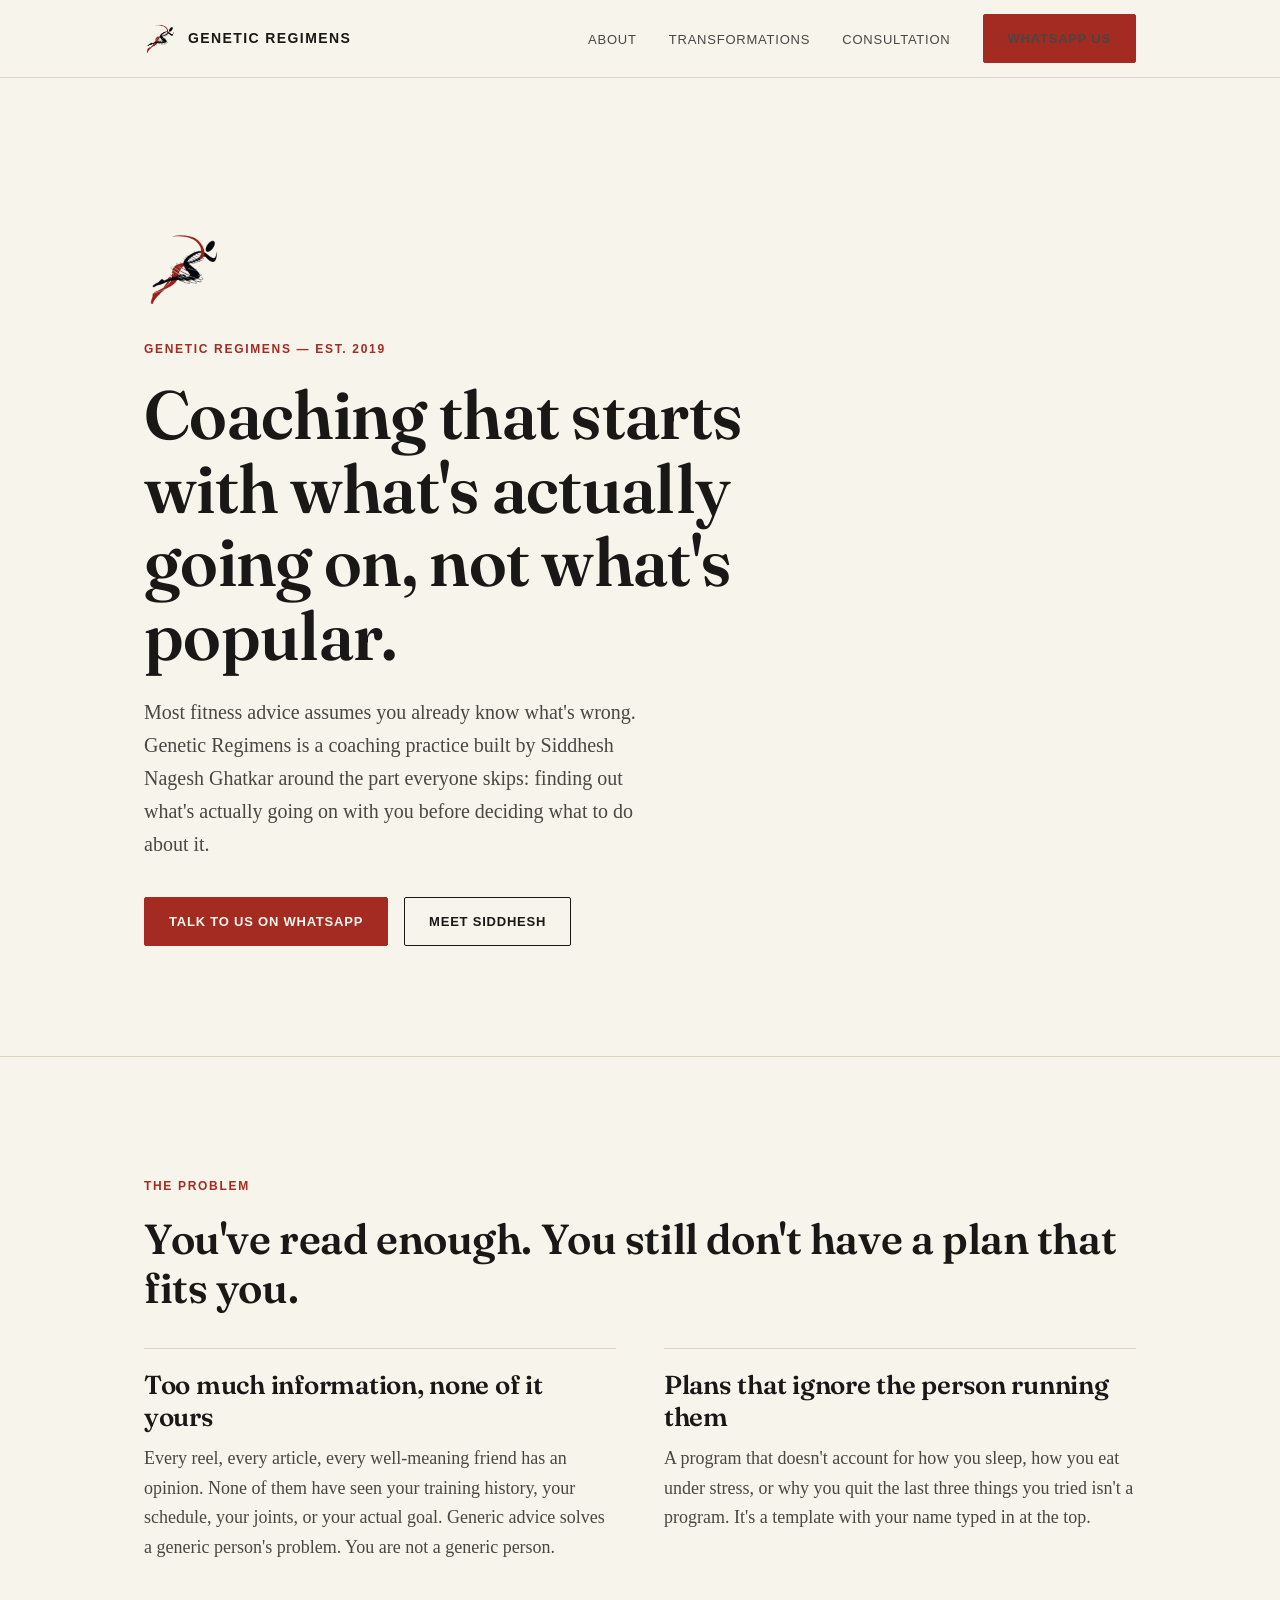
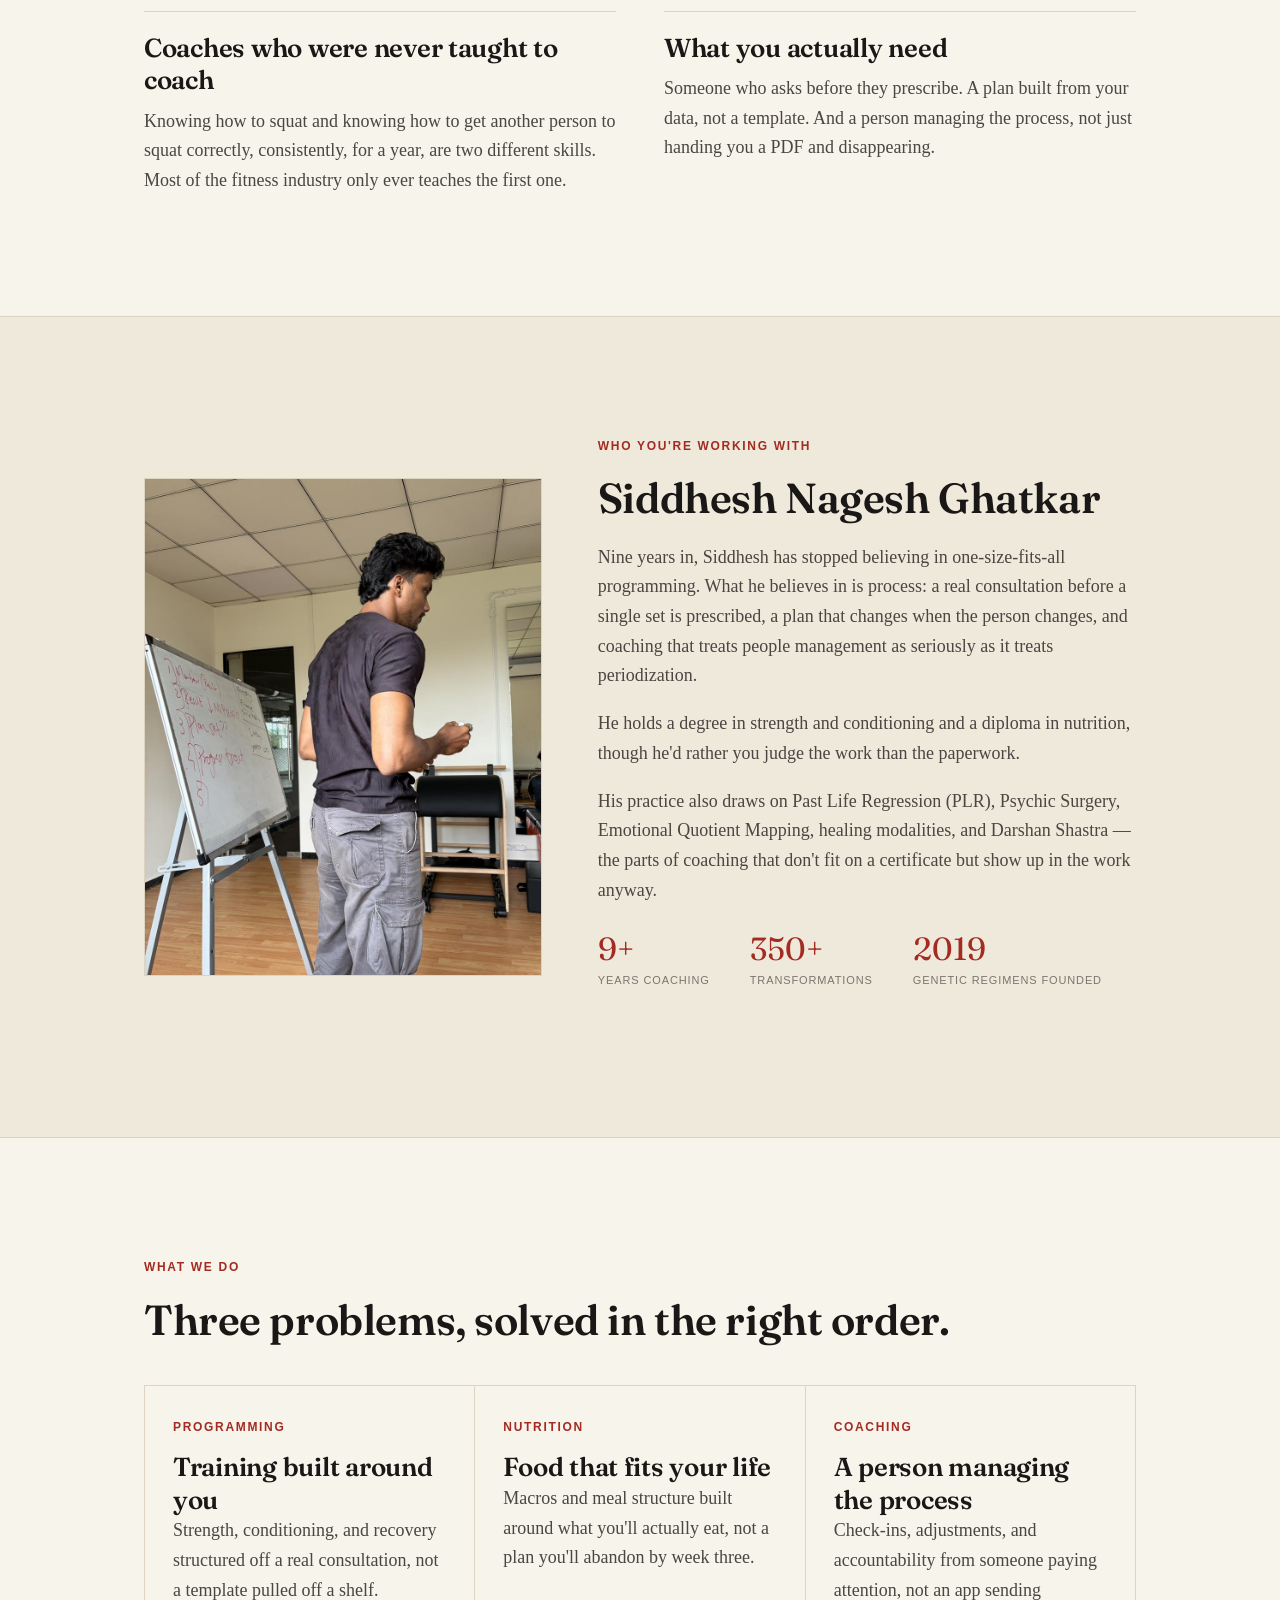
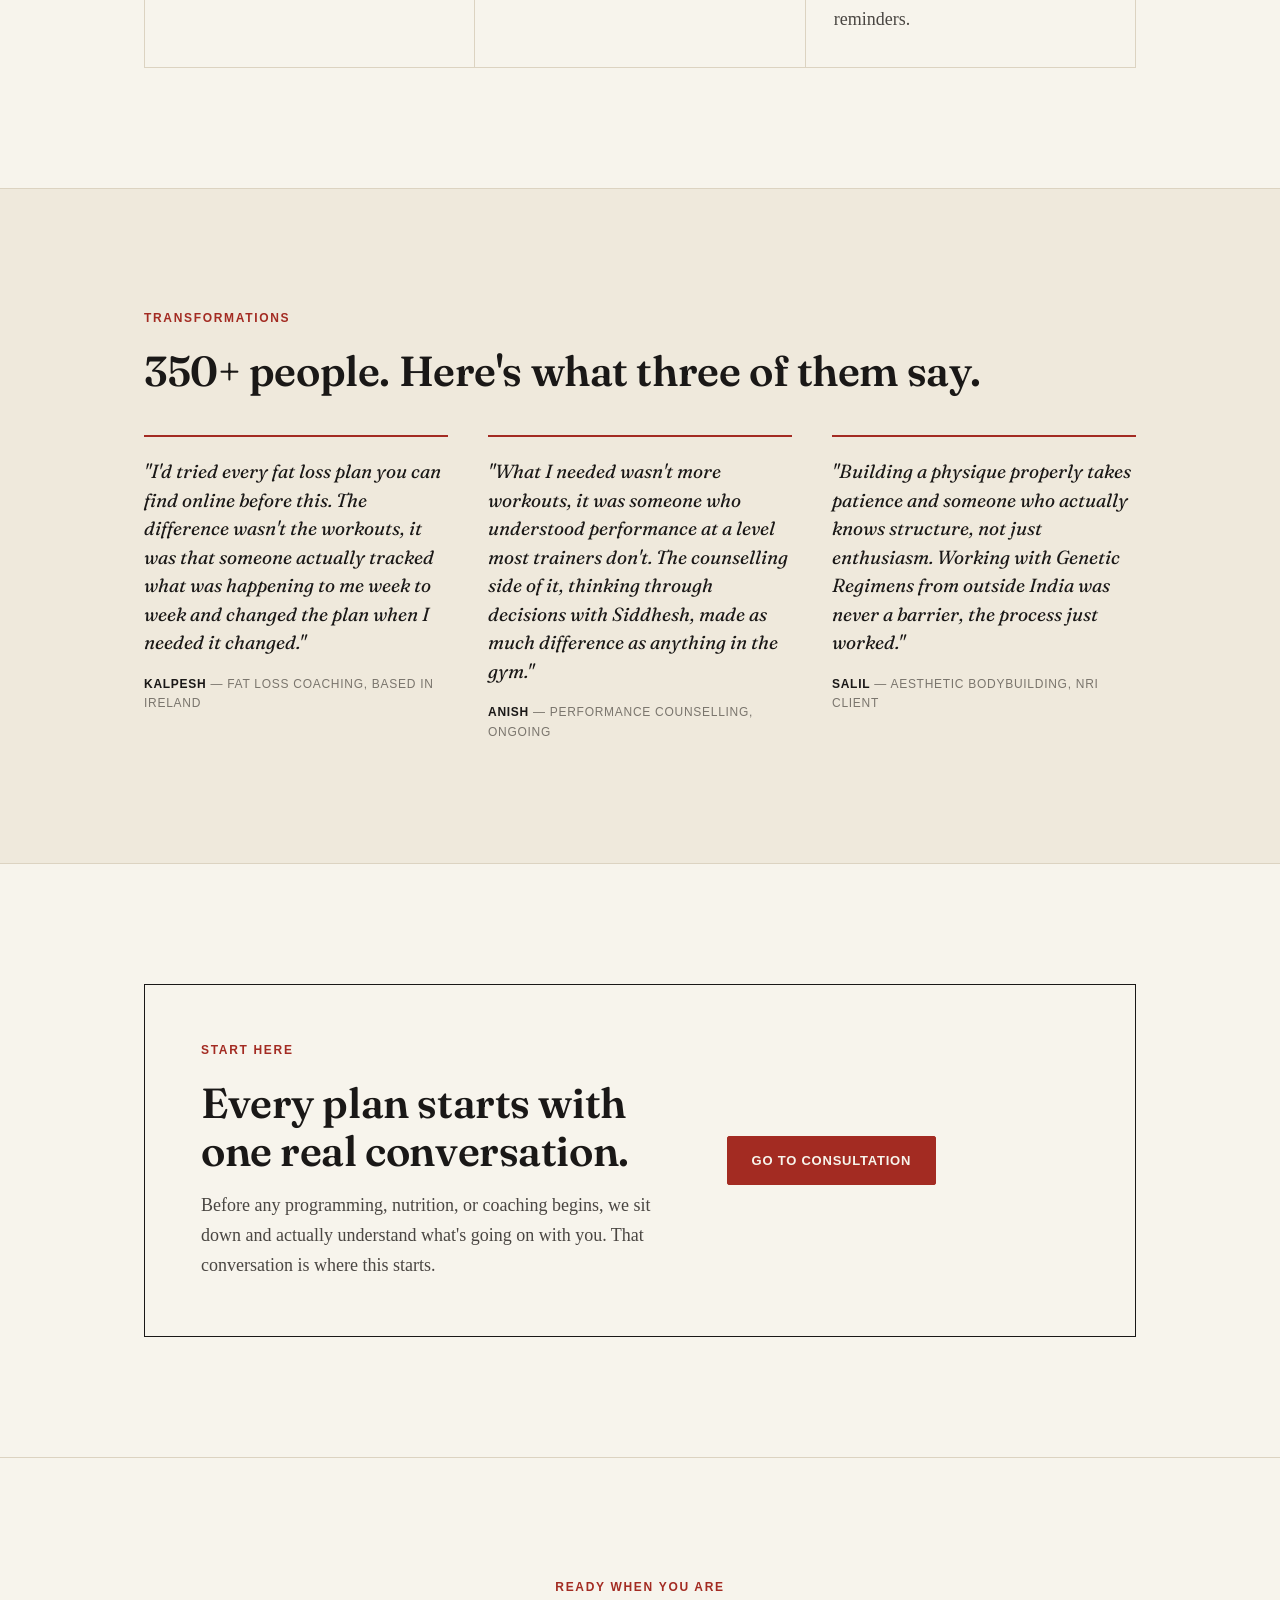
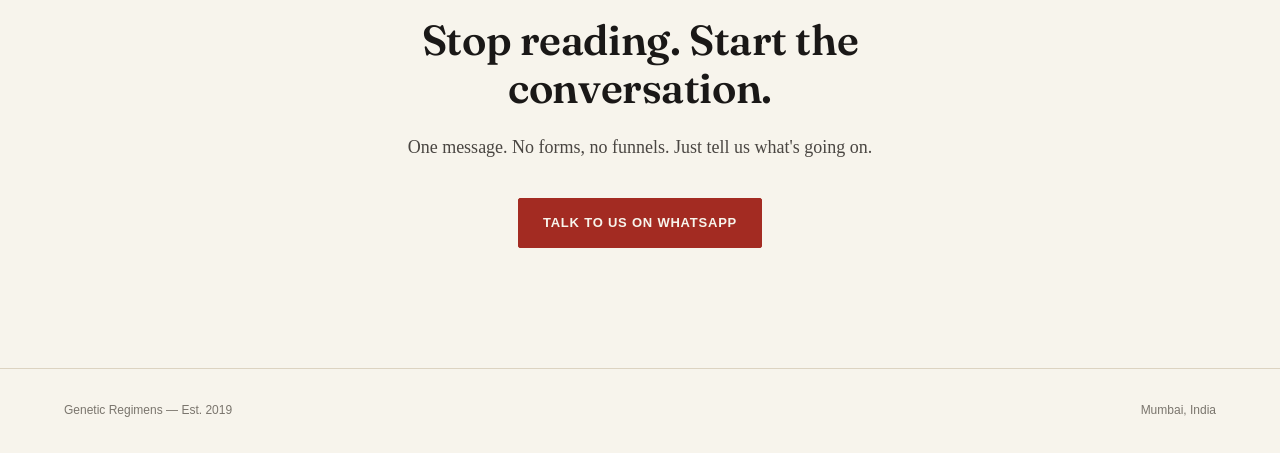
==== index.html @ 61ffe959 "Initial site build" ====
<!DOCTYPE html>
<html lang="en">
<head>
<meta charset="UTF-8">
<meta name="viewport" content="width=device-width, initial-scale=1.0">
<title>Genetic Regimens — Coaching that starts with what's actually going on</title>
<meta name="description" content="Genetic Regimens — 9+ years, 350+ transformations. Coaching under Siddhesh Nagesh Ghatkar built on real programming, nutrition, and people management, not generic fitness content.">

<!-- WhatsApp / social link preview -->
<meta property="og:title" content="Genetic Regimens">
<meta property="og:description" content="Genetic Regimens — 9+ years, 350+ transformations. Coaching that starts with what's actually going on.">
<meta property="og:image" content="assets/logo-full.png">
<meta property="og:type" content="website">

<link rel="icon" href="assets/mark-transparent.png">
<link rel="preconnect" href="https://fonts.googleapis.com">
<link rel="preconnect" href="https://fonts.gstatic.com" crossorigin>
<link href="https://fonts.googleapis.com/css2?family=Fraunces:opsz,wght@9..144,500;9..144,600&display=swap" rel="stylesheet">
<link rel="stylesheet" href="styles.css">
</head>
<body>

<div class="helix-spine" aria-hidden="true">
  <svg viewBox="0 0 46 2000" preserveAspectRatio="none">
    <path id="helix-a" d="M23,0 C40,60 6,120 23,180 C40,240 6,300 23,360 C40,420 6,480 23,540 C40,600 6,660 23,720 C40,780 6,840 23,900 C40,960 6,1020 23,1080 C40,1140 6,1200 23,1260 C40,1320 6,1380 23,1440 C40,1500 6,1560 23,1620 C40,1680 6,1740 23,1800 C40,1860 6,1920 23,1980"/>
  </svg>
</div>

<nav class="nav">
  <div class="wrap nav-inner">
    <a href="index.html" class="nav-brand">
      <img src="assets/mark-transparent.png" alt="Genetic Regimens mark">
      <span>Genetic Regimens</span>
    </a>
    <button class="nav-toggle" id="navToggle" aria-label="Open menu" aria-expanded="false">
      <span></span><span></span><span></span>
    </button>
    <ul class="nav-links" id="navLinks">
      <li><a href="#about">About</a></li>
      <li><a href="#transformations">Transformations</a></li>
      <li><a href="consultations.html">Consultation</a></li>
      <li><a class="btn btn-primary nav-cta-desktop" href="https://wa.me/918779418325?text=Hi%2C%20I%27d%20like%20to%20know%20more%20about%20Genetic%20Regimens" target="_blank" rel="noopener">WhatsApp Us</a></li>
    </ul>
  </div>
</nav>

<!-- HERO -->
<header class="hero wrap">
  <img src="assets/mark-transparent.png" alt="" class="hero-mark reveal">
  <span class="label eyebrow reveal">Genetic Regimens — Est. 2019</span>
  <h1 class="reveal">Coaching that starts with what's actually going on, not what's popular.</h1>
  <p class="hero-sub reveal">Most fitness advice assumes you already know what's wrong. Genetic Regimens is a coaching practice built by Siddhesh Nagesh Ghatkar around the part everyone skips: finding out what's actually going on with you before deciding what to do about it.</p>
  <div class="hero-actions reveal">
    <a class="btn btn-primary" href="https://wa.me/918779418325?text=Hi%2C%20I%27d%20like%20to%20know%20more%20about%20Genetic%20Regimens" target="_blank" rel="noopener">Talk to us on WhatsApp</a>
    <a class="btn btn-ghost" href="#about">Meet Siddhesh</a>
  </div>
</header>

<hr class="rule">

<!-- THE PROBLEM -->
<section class="section">
  <div class="wrap">
    <span class="label eyebrow reveal">The Problem</span>
    <h2 class="reveal">You've read enough. You still don't have a plan that fits you.</h2>
    <div class="problem-grid">
      <div class="problem-item reveal">
        <h3>Too much information, none of it yours</h3>
        <p>Every reel, every article, every well-meaning friend has an opinion. None of them have seen your training history, your schedule, your joints, or your actual goal. Generic advice solves a generic person's problem. You are not a generic person.</p>
      </div>
      <div class="problem-item reveal">
        <h3>Plans that ignore the person running them</h3>
        <p>A program that doesn't account for how you sleep, how you eat under stress, or why you quit the last three things you tried isn't a program. It's a template with your name typed in at the top.</p>
      </div>
      <div class="problem-item reveal">
        <h3>Coaches who were never taught to coach</h3>
        <p>Knowing how to squat and knowing how to get another person to squat correctly, consistently, for a year, are two different skills. Most of the fitness industry only ever teaches the first one.</p>
      </div>
      <div class="problem-item reveal">
        <h3>What you actually need</h3>
        <p>Someone who asks before they prescribe. A plan built from your data, not a template. And a person managing the process, not just handing you a PDF and disappearing.</p>
      </div>
    </div>
  </div>
</section>

<hr class="rule">

<!-- SIDDHESH -->
<section class="section section-alt" id="about">
  <div class="wrap">
    <div class="split">
      <div class="split-media reveal">
        <img src="assets/siddhesh-coaching.jpg" alt="Siddhesh Nagesh Ghatkar coaching a session, writing a client's plan on a whiteboard">
      </div>
      <div class="split-text reveal">
        <span class="label eyebrow">Who You're Working With</span>
        <h2>Siddhesh Nagesh Ghatkar</h2>
        <p style="margin-top: 20px;">Nine years in, Siddhesh has stopped believing in one-size-fits-all programming. What he believes in is process: a real consultation before a single set is prescribed, a plan that changes when the person changes, and coaching that treats people management as seriously as it treats periodization.</p>
        <p>He holds a degree in strength and conditioning and a diploma in nutrition, though he'd rather you judge the work than the paperwork.</p>
        <p>His practice also draws on Past Life Regression (PLR), Psychic Surgery, Emotional Quotient Mapping, healing modalities, and Darshan Shastra — the parts of coaching that don't fit on a certificate but show up in the work anyway.</p>
        <div class="stat-row">
          <div class="stat">
            <span class="stat-num">9+</span>
            <span class="stat-label">Years Coaching</span>
          </div>
          <div class="stat">
            <span class="stat-num">350+</span>
            <span class="stat-label">Transformations</span>
          </div>
          <div class="stat">
            <span class="stat-num">2019</span>
            <span class="stat-label">Genetic Regimens Founded</span>
          </div>
        </div>
      </div>
    </div>
  </div>
</section>

<hr class="rule">

<!-- WHAT WE DO -->
<section class="section">
  <div class="wrap">
    <span class="label eyebrow reveal">What We Do</span>
    <h2 class="reveal">Three problems, solved in the right order.</h2>
    <div class="offer-grid reveal">
      <div class="offer-item">
        <span class="label">Programming</span>
        <h3>Training built around you</h3>
        <p>Strength, conditioning, and recovery structured off a real consultation, not a template pulled off a shelf.</p>
      </div>
      <div class="offer-item">
        <span class="label">Nutrition</span>
        <h3>Food that fits your life</h3>
        <p>Macros and meal structure built around what you'll actually eat, not a plan you'll abandon by week three.</p>
      </div>
      <div class="offer-item">
        <span class="label">Coaching</span>
        <h3>A person managing the process</h3>
        <p>Check-ins, adjustments, and accountability from someone paying attention, not an app sending reminders.</p>
      </div>
    </div>
  </div>
</section>

<hr class="rule">

<!-- TRANSFORMATIONS -->
<section class="section section-alt" id="transformations">
  <div class="wrap">
    <span class="label eyebrow reveal">Transformations</span>
    <h2 class="reveal">350+ people. Here's what three of them say.</h2>
    <div class="testi-grid reveal">
      <div class="testi-card">
        <p class="testi-quote">"I'd tried every fat loss plan you can find online before this. The difference wasn't the workouts, it was that someone actually tracked what was happening to me week to week and changed the plan when I needed it changed."</p>
        <p class="testi-name"><strong>Kalpesh</strong> — Fat Loss Coaching, based in Ireland</p>
      </div>
      <div class="testi-card">
        <p class="testi-quote">"What I needed wasn't more workouts, it was someone who understood performance at a level most trainers don't. The counselling side of it, thinking through decisions with Siddhesh, made as much difference as anything in the gym."</p>
        <p class="testi-name"><strong>Anish</strong> — Performance Counselling, ongoing</p>
      </div>
      <div class="testi-card">
        <p class="testi-quote">"Building a physique properly takes patience and someone who actually knows structure, not just enthusiasm. Working with Genetic Regimens from outside India was never a barrier, the process just worked."</p>
        <p class="testi-name"><strong>Salil</strong> — Aesthetic Bodybuilding, NRI client</p>
      </div>
    </div>
  </div>
</section>

<hr class="rule">

<!-- CONSULTATION TEASER -->
<section class="section" id="consultation">
  <div class="wrap">
    <div class="consult-box reveal">
      <div>
        <span class="label eyebrow">Start Here</span>
        <h2>Every plan starts with one real conversation.</h2>
        <p style="margin-top: 16px;">Before any programming, nutrition, or coaching begins, we sit down and actually understand what's going on with you. That conversation is where this starts.</p>
      </div>
      <div style="text-align: left;">
        <a class="btn btn-primary" href="consultations.html">Go to Consultation</a>
      </div>
    </div>
  </div>
</section>

<hr class="rule">

<!-- FINAL CTA -->
<section class="section final-cta">
  <div class="wrap">
    <span class="label eyebrow reveal">Ready When You Are</span>
    <h2 class="reveal">Stop reading. Start the conversation.</h2>
    <p class="hero-sub reveal">One message. No forms, no funnels. Just tell us what's going on.</p>
    <div class="hero-actions reveal">
      <a class="btn btn-primary" href="https://wa.me/918779418325?text=Hi%2C%20I%27d%20like%20to%20know%20more%20about%20Genetic%20Regimens" target="_blank" rel="noopener">Talk to us on WhatsApp</a>
    </div>
  </div>
</section>

<footer class="site-footer">
  <span>Genetic Regimens — Est. 2019</span>
  <span>Mumbai, India</span>
</footer>

<div class="sticky-cta">
  <a class="btn btn-primary" href="https://wa.me/918779418325?text=Hi%2C%20I%27d%20like%20to%20know%20more%20about%20Genetic%20Regimens" target="_blank" rel="noopener">Talk to us on WhatsApp</a>
</div>

<script src="script.js"></script>
</body>
</html>
---- styles.css ----
/* ============================================================
   GENETIC REGIMENS — Editorial Minimal design system
   Palette pulled from the brand mark only: rust, charcoal, paper.
   Display: Fraunces (editorial serif). Body: Georgia. Labels: Arial.
   ============================================================ */

:root {
  --paper: #F7F4EC;
  --paper-deep: #EFE9DC;
  --ink: #1A1817;
  --ink-soft: #4A4642;
  --ink-faint: #7A756D;
  --rust: #A32B22;
  --rust-deep: #7C1F19;
  --line: #DCD3C1;

  --font-display: "Fraunces", Georgia, "Times New Roman", serif;
  --font-body: Georgia, "Times New Roman", serif;
  --font-label: Arial, Helvetica, sans-serif;

  --max-w: 1120px;
  --pad: clamp(20px, 5vw, 64px);
}

* { box-sizing: border-box; }

html { scroll-behavior: smooth; }

@media (prefers-reduced-motion: reduce) {
  html { scroll-behavior: auto; }
  * { animation-duration: 0.01ms !important; animation-iteration-count: 1 !important; transition-duration: 0.01ms !important; }
}

body {
  margin: 0;
  background: var(--paper);
  color: var(--ink);
  font-family: var(--font-body);
  font-size: 18px;
  line-height: 1.65;
  -webkit-font-smoothing: antialiased;
  overflow-x: hidden;
}

img { max-width: 100%; display: block; }

a { color: inherit; }

.wrap {
  max-width: var(--max-w);
  margin: 0 auto;
  padding-left: var(--pad);
  padding-right: var(--pad);
}

.label {
  font-family: var(--font-label);
  font-size: 12px;
  letter-spacing: 0.14em;
  text-transform: uppercase;
  color: var(--rust);
  font-weight: 700;
}

h1, h2, h3 {
  font-family: var(--font-display);
  font-weight: 600;
  color: var(--ink);
  margin: 0;
  letter-spacing: -0.01em;
}

h2 { font-size: clamp(28px, 4vw, 42px); line-height: 1.15; }
h3 { font-size: clamp(20px, 2.4vw, 26px); line-height: 1.25; }

p { margin: 0 0 1em; color: var(--ink-soft); }
p:last-child { margin-bottom: 0; }

.rule {
  height: 1px;
  background: var(--line);
  border: none;
  margin: 0;
}

/* ---------- Nav ---------- */

.nav {
  position: sticky;
  top: 0;
  z-index: 50;
  background: rgba(247, 244, 236, 0.92);
  backdrop-filter: saturate(140%) blur(6px);
  border-bottom: 1px solid var(--line);
}

.nav-inner {
  display: flex;
  align-items: center;
  justify-content: space-between;
  padding-top: 14px;
  padding-bottom: 14px;
}

.nav-brand {
  display: flex;
  align-items: center;
  gap: 10px;
  text-decoration: none;
}

.nav-brand img { height: 34px; width: auto; }

.nav-brand span {
  font-family: var(--font-label);
  font-size: 14px;
  letter-spacing: 0.1em;
  text-transform: uppercase;
  color: var(--ink);
  font-weight: 700;
}

.nav-links {
  display: flex;
  align-items: center;
  gap: 32px;
  list-style: none;
  margin: 0;
  padding: 0;
}

.nav-links a {
  font-family: var(--font-label);
  font-size: 13px;
  letter-spacing: 0.06em;
  text-transform: uppercase;
  text-decoration: none;
  color: var(--ink-soft);
  transition: color 0.2s ease;
}

.nav-links a:hover { color: var(--rust); }

.nav-toggle {
  display: none;
  background: none;
  border: none;
  cursor: pointer;
  padding: 6px;
}

.nav-toggle span {
  display: block;
  width: 22px;
  height: 2px;
  background: var(--ink);
  margin: 5px 0;
  transition: transform 0.2s ease, opacity 0.2s ease;
}

@media (max-width: 760px) {
  .nav-links {
    position: absolute;
    top: 100%;
    left: 0;
    right: 0;
    flex-direction: column;
    align-items: flex-start;
    gap: 0;
    background: var(--paper);
    border-bottom: 1px solid var(--line);
    max-height: 0;
    overflow: hidden;
    transition: max-height 0.25s ease;
  }
  .nav-links.open { max-height: 320px; }
  .nav-links li { width: 100%; }
  .nav-links a {
    display: block;
    padding: 14px var(--pad);
    width: 100%;
    border-bottom: 1px solid var(--line);
  }
  .nav-toggle { display: block; }
  .nav-cta-desktop { display: none; }
}

/* ---------- Buttons ---------- */

.btn {
  display: inline-flex;
  align-items: center;
  gap: 8px;
  font-family: var(--font-label);
  font-size: 13px;
  letter-spacing: 0.06em;
  text-transform: uppercase;
  text-decoration: none;
  padding: 13px 24px;
  border-radius: 2px;
  font-weight: 700;
  transition: background 0.2s ease, color 0.2s ease, border-color 0.2s ease;
  white-space: nowrap;
}

.btn-primary {
  background: var(--rust);
  color: var(--paper);
  border: 1px solid var(--rust);
}
.btn-primary:hover { background: var(--rust-deep); border-color: var(--rust-deep); }

.btn-ghost {
  background: transparent;
  color: var(--ink);
  border: 1px solid var(--ink);
}
.btn-ghost:hover { background: var(--ink); color: var(--paper); }

/* ---------- Helix spine (signature element) ---------- */

.helix-spine {
  position: fixed;
  left: 0;
  top: 0;
  bottom: 0;
  width: 46px;
  pointer-events: none;
  z-index: 1;
  opacity: 0.55;
}

.helix-spine svg { width: 100%; height: 100%; }

.helix-spine path {
  fill: none;
  stroke: var(--rust);
  stroke-width: 1.4;
  stroke-linecap: round;
  stroke-dasharray: 2400;
  stroke-dashoffset: 2400;
  transition: stroke-dashoffset 0.1s linear;
}

@media (max-width: 900px) {
  .helix-spine { display: none; }
}

/* ---------- Sections ---------- */

section { position: relative; z-index: 2; }

.section {
  padding-top: clamp(64px, 10vw, 120px);
  padding-bottom: clamp(64px, 10vw, 120px);
}

.section-alt { background: var(--paper-deep); }

.eyebrow {
  display: block;
  margin-bottom: 18px;
}

/* Safe-by-default: content is fully visible unless JS explicitly primes it
   with .reveal-pre (see script.js). If JS fails or is slow, nothing is ever
   hidden — this is a progressive enhancement, not a gate. */
.reveal {
  transition: opacity 0.6s ease, transform 0.6s ease;
}
.reveal.reveal-pre { opacity: 0; transform: translateY(18px); }
.reveal.in-view { opacity: 1; transform: translateY(0); }

/* ---------- Hero ---------- */

.hero {
  padding-top: clamp(80px, 14vw, 150px);
  padding-bottom: clamp(60px, 10vw, 110px);
  text-align: left;
}

.hero-mark {
  width: 84px;
  height: 84px;
  margin-bottom: 28px;
  opacity: 0.92;
}

.hero h1 {
  font-size: clamp(38px, 6.4vw, 68px);
  line-height: 1.08;
  max-width: 16ch;
}

.hero .hero-sub {
  font-family: var(--font-body);
  font-size: clamp(17px, 2vw, 20px);
  color: var(--ink-soft);
  max-width: 52ch;
  margin-top: 24px;
}

.hero-actions {
  margin-top: 36px;
  display: flex;
  gap: 16px;
  flex-wrap: wrap;
}

/* ---------- Problem section ---------- */

.problem-grid {
  display: grid;
  grid-template-columns: 1fr 1fr;
  gap: 48px;
  margin-top: 36px;
}

@media (max-width: 760px) {
  .problem-grid { grid-template-columns: 1fr; gap: 32px; }
}

.problem-item {
  border-top: 1px solid var(--line);
  padding-top: 20px;
}

.problem-item h3 { margin-bottom: 10px; }

/* ---------- Founder / two-col media ---------- */

.split {
  display: grid;
  grid-template-columns: 0.85fr 1.15fr;
  gap: 56px;
  align-items: center;
}

.split.reverse { grid-template-columns: 1.15fr 0.85fr; }
.split.reverse .split-media { order: 2; }
.split.reverse .split-text { order: 1; }

@media (max-width: 820px) {
  .split, .split.reverse {
    grid-template-columns: 1fr;
    gap: 32px;
  }
  .split.reverse .split-media { order: 1; }
  .split.reverse .split-text { order: 2; }
}

.split-media img {
  width: 100%;
  aspect-ratio: 4 / 5;
  object-fit: cover;
  object-position: center 20%;
  border: 1px solid var(--line);
}

.split-text .stat-row {
  display: flex;
  gap: 40px;
  margin: 28px 0;
  flex-wrap: wrap;
}

.stat { min-width: 90px; }

.stat-num {
  font-family: var(--font-display);
  font-size: 32px;
  color: var(--rust);
  line-height: 1;
  display: block;
}

.stat-label {
  font-family: var(--font-label);
  font-size: 11px;
  letter-spacing: 0.08em;
  text-transform: uppercase;
  color: var(--ink-faint);
  margin-top: 6px;
  display: block;
}

/* ---------- What we do ---------- */

.offer-grid {
  display: grid;
  grid-template-columns: repeat(3, 1fr);
  gap: 1px;
  background: var(--line);
  margin-top: 40px;
  border: 1px solid var(--line);
}

@media (max-width: 760px) {
  .offer-grid { grid-template-columns: 1fr; }
}

.offer-item {
  background: var(--paper);
  padding: 32px 28px;
}

.offer-item .label { display: block; margin-bottom: 14px; }

/* ---------- Testimonials ---------- */

.testi-grid {
  display: grid;
  grid-template-columns: repeat(3, 1fr);
  gap: 40px;
  margin-top: 40px;
}

@media (max-width: 900px) {
  .testi-grid { grid-template-columns: 1fr; gap: 32px; }
}

.testi-card {
  border-top: 2px solid var(--rust);
  padding-top: 20px;
}

.testi-quote {
  font-family: var(--font-display);
  font-size: 19px;
  font-style: italic;
  color: var(--ink);
  line-height: 1.5;
  margin-bottom: 18px;
}

.testi-name {
  font-family: var(--font-label);
  font-size: 12px;
  letter-spacing: 0.06em;
  text-transform: uppercase;
  color: var(--ink-faint);
}

.testi-name strong { color: var(--ink); }

/* ---------- Consultation teaser ---------- */

.consult-box {
  border: 1px solid var(--ink);
  padding: clamp(32px, 5vw, 56px);
  display: grid;
  grid-template-columns: 1.4fr 1fr;
  gap: 32px;
  align-items: center;
}

@media (max-width: 760px) {
  .consult-box { grid-template-columns: 1fr; }
}

/* ---------- Final CTA ---------- */

.final-cta {
  text-align: center;
}

.final-cta h2 { max-width: 20ch; margin: 0 auto 20px; }
.final-cta .hero-sub { margin: 0 auto 32px; }
.final-cta .hero-actions { justify-content: center; }

/* ---------- Footer ---------- */

.site-footer {
  border-top: 1px solid var(--line);
  padding: 32px var(--pad);
  font-family: var(--font-label);
  font-size: 12px;
  color: var(--ink-faint);
  display: flex;
  justify-content: space-between;
  flex-wrap: wrap;
  gap: 12px;
}

/* ---------- Mobile sticky CTA ---------- */

.sticky-cta {
  position: fixed;
  bottom: 0;
  left: 0;
  right: 0;
  z-index: 60;
  display: none;
  padding: 12px var(--pad);
  background: var(--paper);
  border-top: 1px solid var(--line);
}

.sticky-cta .btn { width: 100%; justify-content: center; }

@media (max-width: 760px) {
  .sticky-cta { display: block; }
  body { padding-bottom: 74px; }
}

/* ---------- Consultation page specific ---------- */

.hinglish-note {
  font-family: var(--font-label);
  font-size: 12px;
  letter-spacing: 0.04em;
  color: var(--ink-faint);
  margin-bottom: 24px;
}

.consult-steps {
  margin-top: 40px;
  display: flex;
  flex-direction: column;
}

.consult-step {
  display: grid;
  grid-template-columns: 60px 1fr;
  gap: 20px;
  padding: 24px 0;
  border-top: 1px solid var(--line);
}

.consult-step:last-child { border-bottom: 1px solid var(--line); }

.consult-step .num {
  font-family: var(--font-display);
  font-size: 22px;
  color: var(--rust);
}
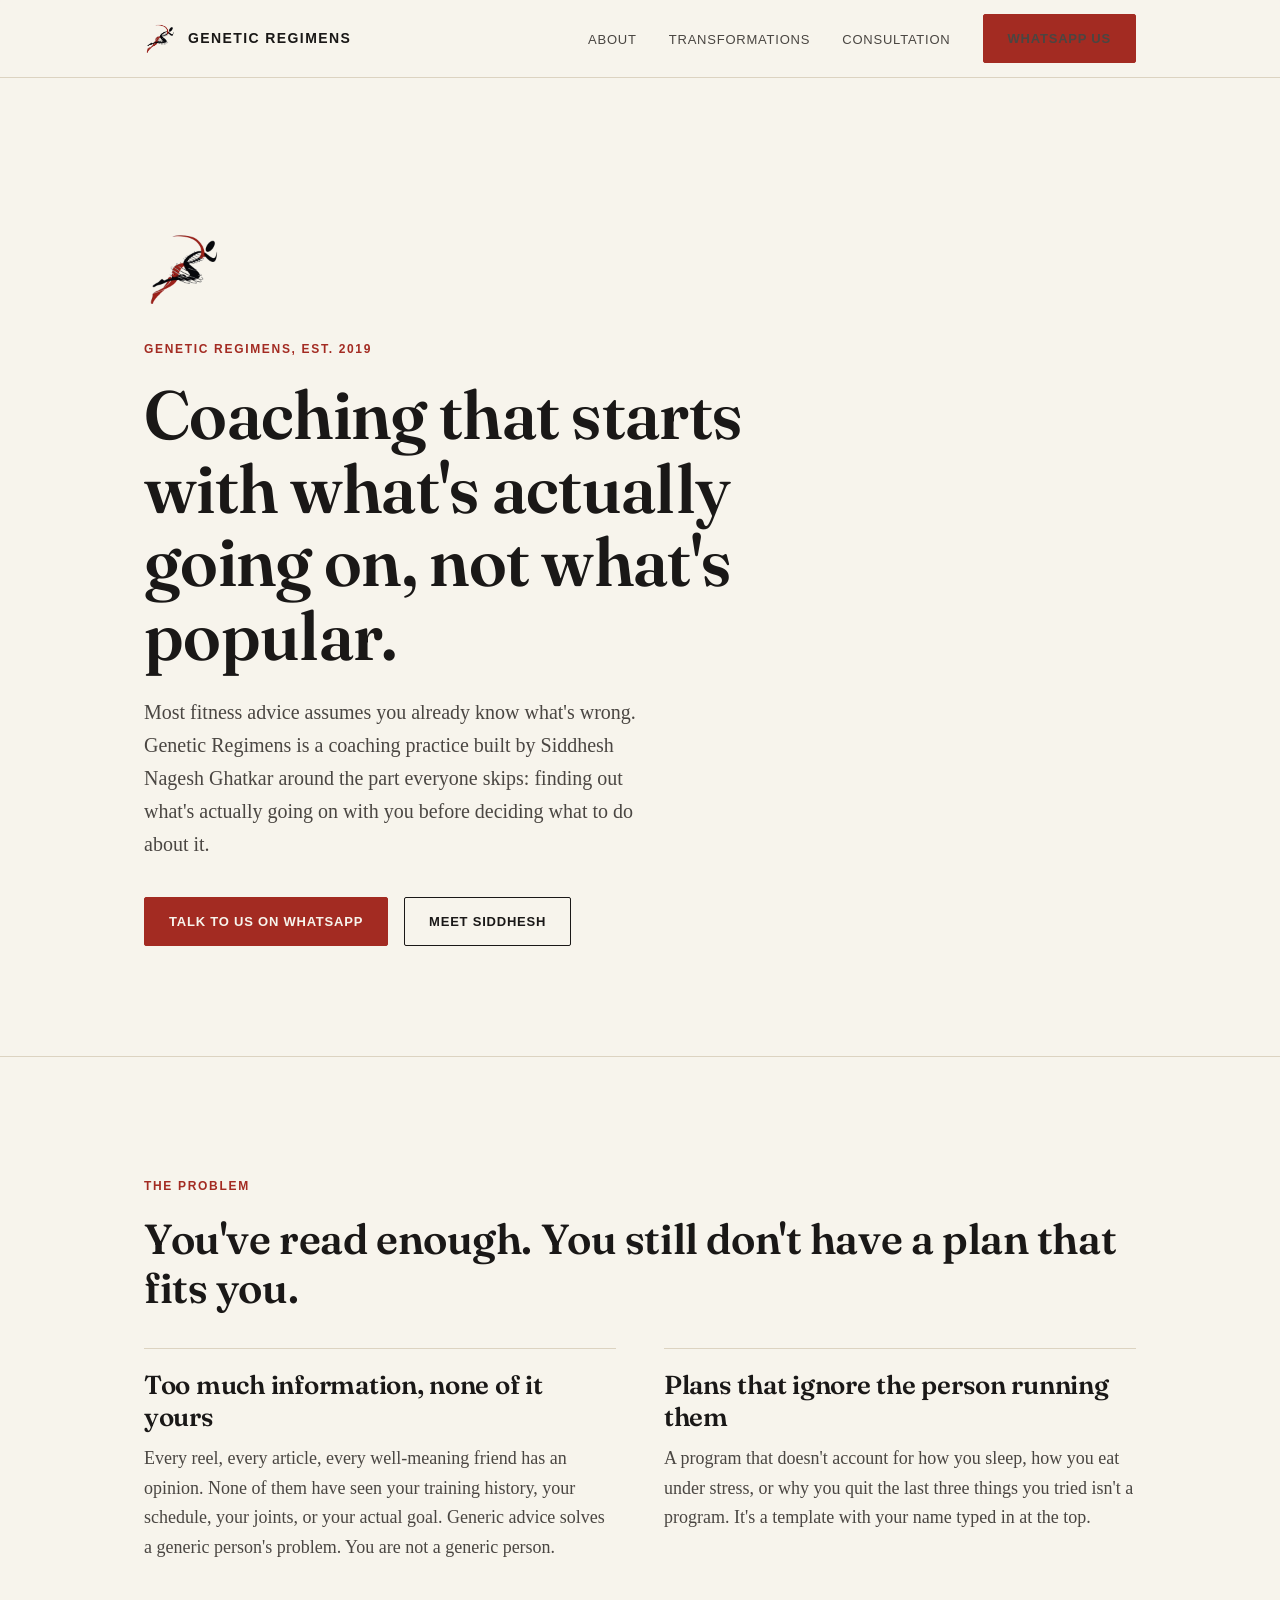
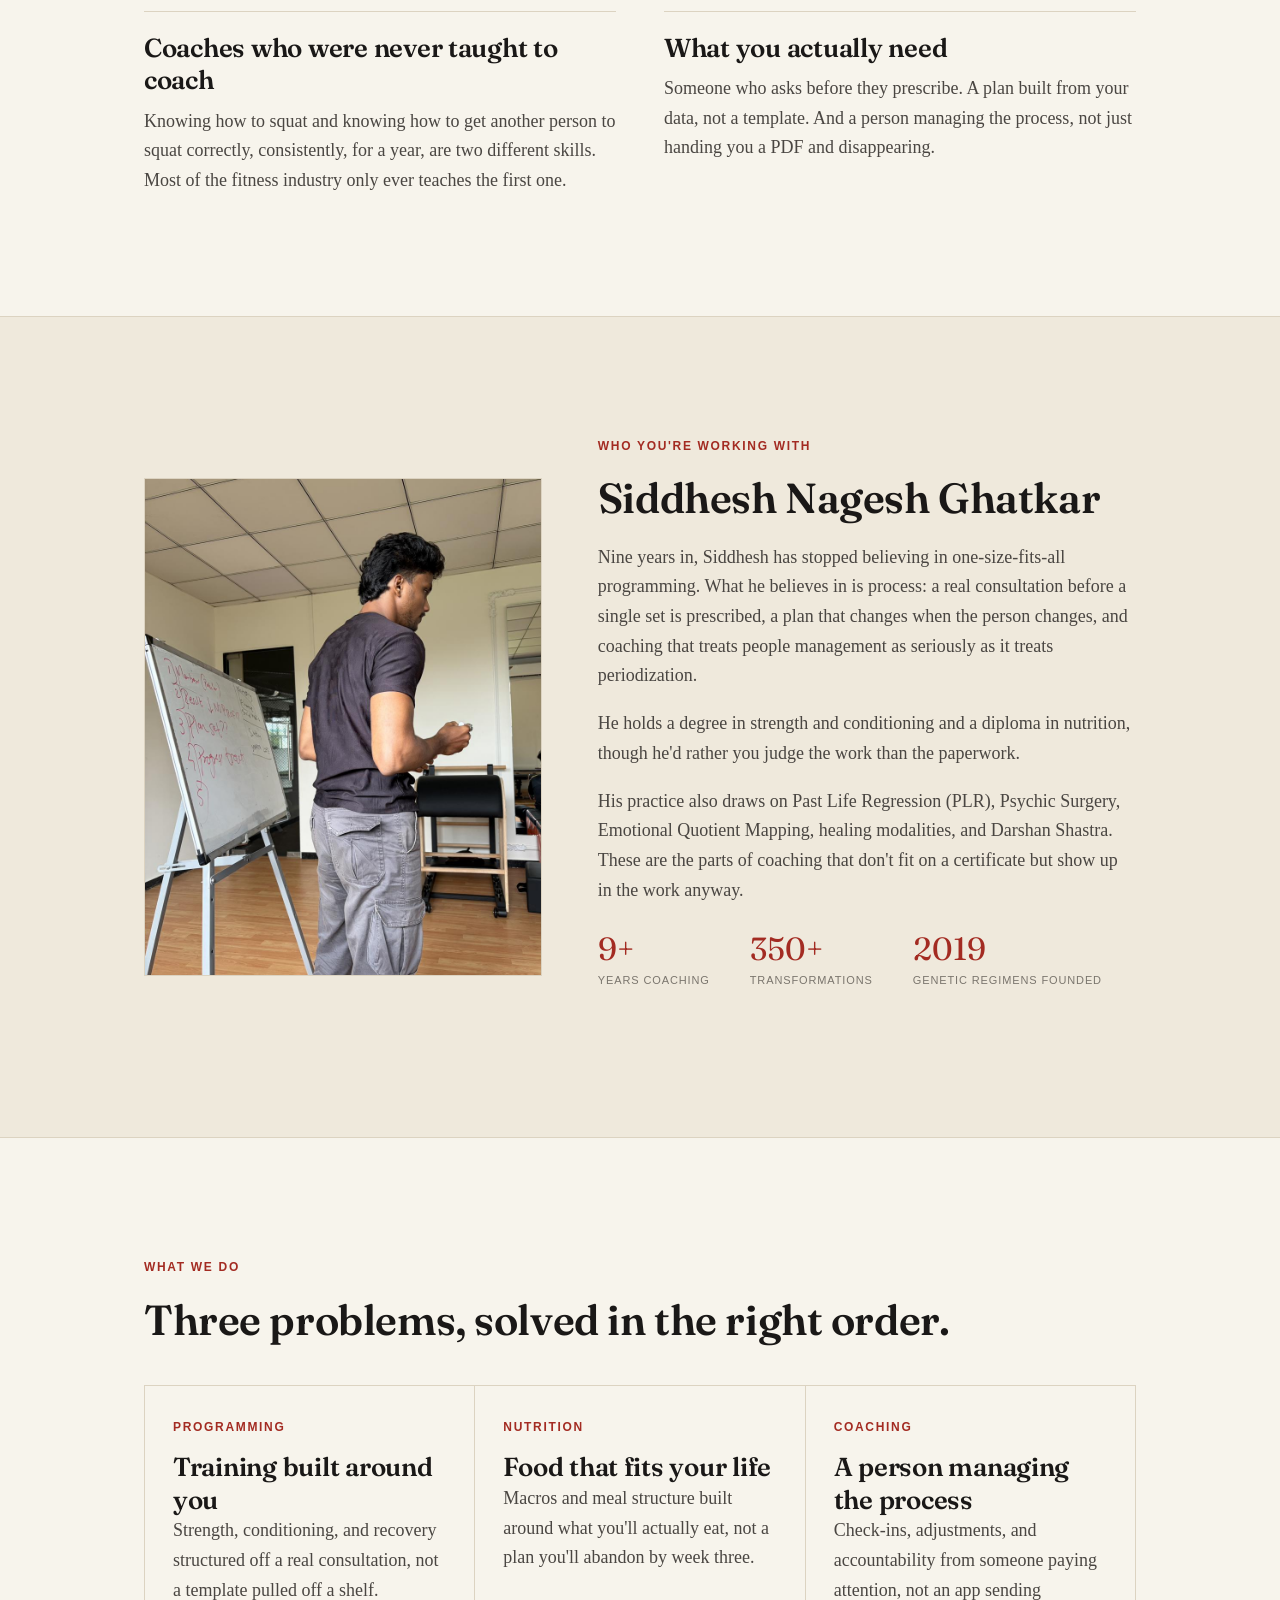
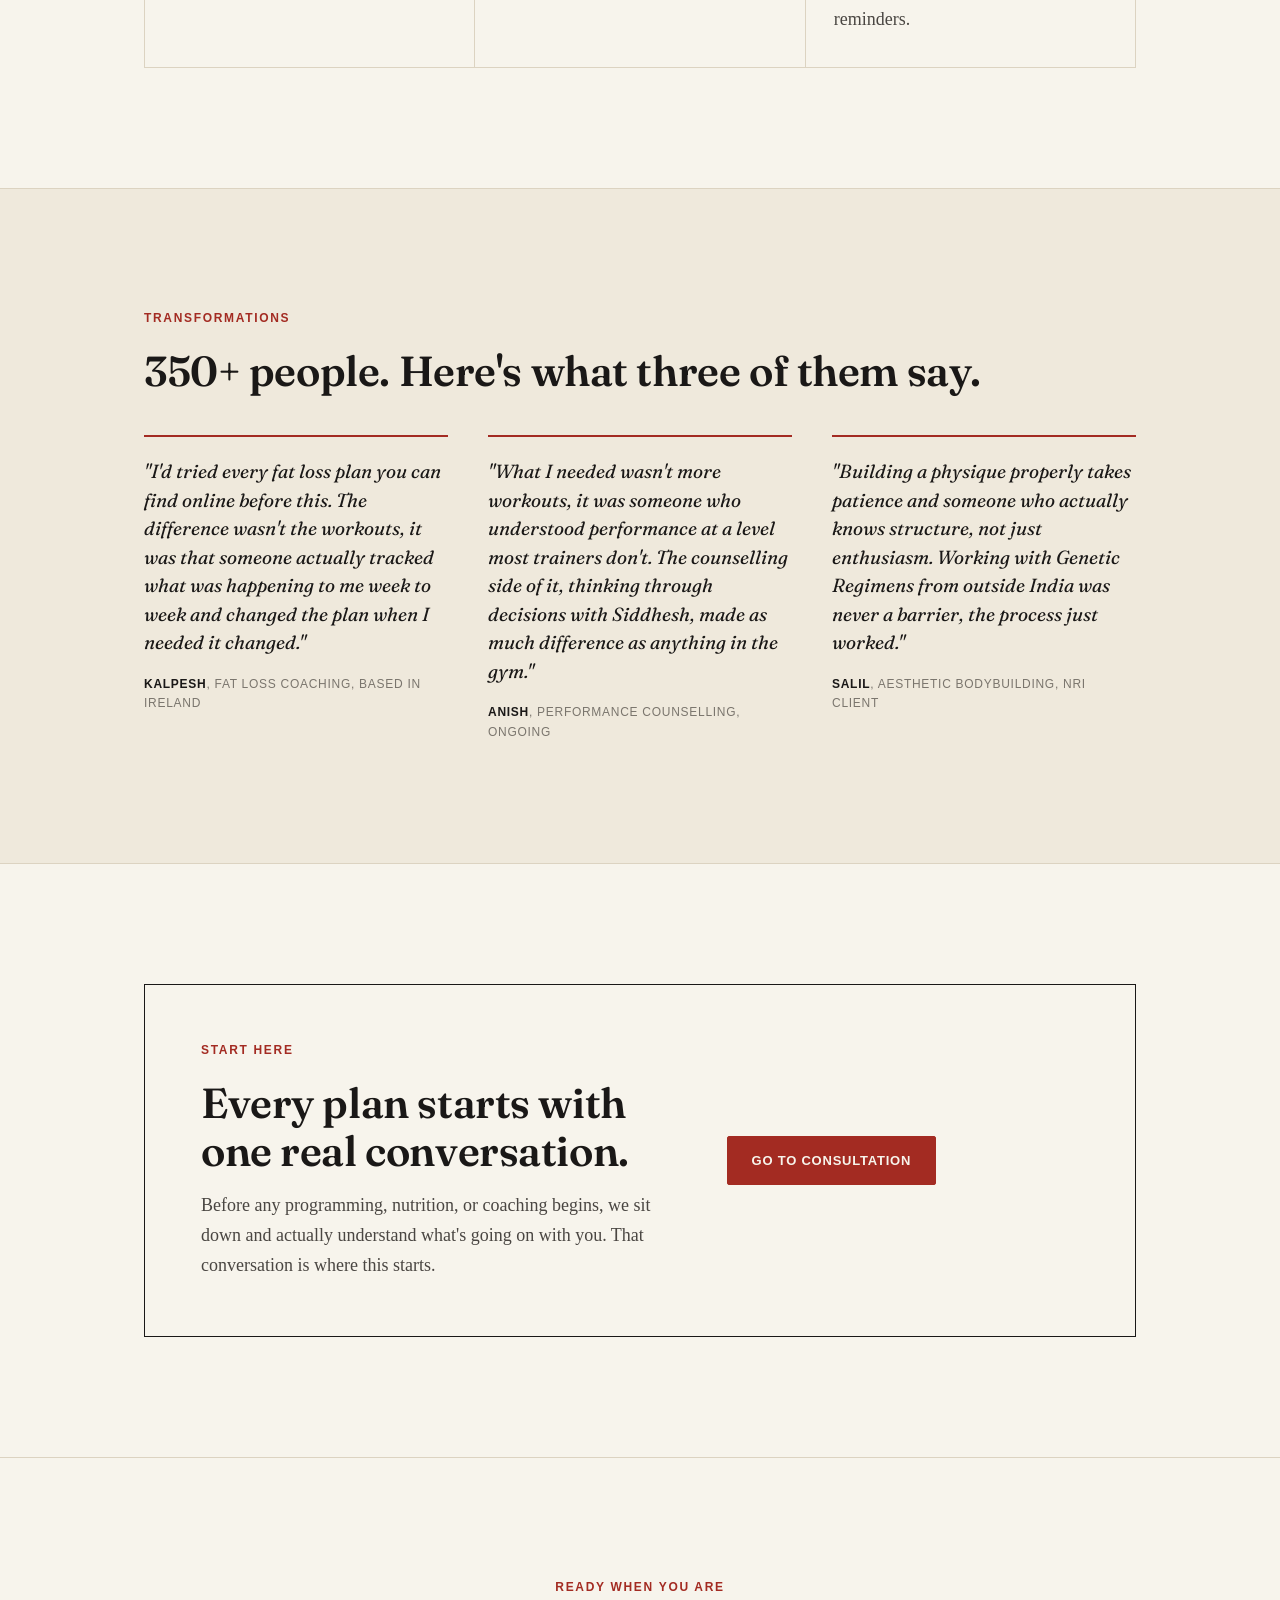
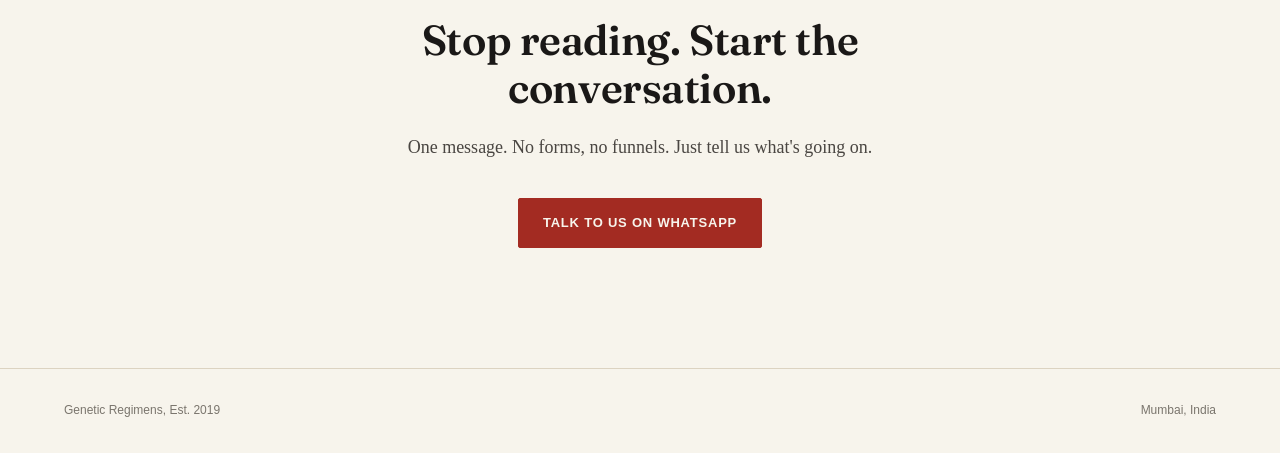
==== commit 3e1d41ca: "Remove em dashes from site copy" ====
--- a/index.html
+++ b/index.html
@@ -3,12 +3,12 @@
 <head>
 <meta charset="UTF-8">
 <meta name="viewport" content="width=device-width, initial-scale=1.0">
-<title>Genetic Regimens — Coaching that starts with what's actually going on</title>
-<meta name="description" content="Genetic Regimens — 9+ years, 350+ transformations. Coaching under Siddhesh Nagesh Ghatkar built on real programming, nutrition, and people management, not generic fitness content.">
+<title>Genetic Regimens: Coaching that starts with what's actually going on</title>
+<meta name="description" content="Genetic Regimens: 9+ years, 350+ transformations. Coaching under Siddhesh Nagesh Ghatkar built on real programming, nutrition, and people management, not generic fitness content.">
 
 <!-- WhatsApp / social link preview -->
 <meta property="og:title" content="Genetic Regimens">
-<meta property="og:description" content="Genetic Regimens — 9+ years, 350+ transformations. Coaching that starts with what's actually going on.">
+<meta property="og:description" content="Genetic Regimens: 9+ years, 350+ transformations. Coaching that starts with what's actually going on.">
 <meta property="og:image" content="assets/logo-full.png">
 <meta property="og:type" content="website">
 
@@ -47,7 +47,7 @@
 <!-- HERO -->
 <header class="hero wrap">
   <img src="assets/mark-transparent.png" alt="" class="hero-mark reveal">
-  <span class="label eyebrow reveal">Genetic Regimens — Est. 2019</span>
+  <span class="label eyebrow reveal">Genetic Regimens, Est. 2019</span>
   <h1 class="reveal">Coaching that starts with what's actually going on, not what's popular.</h1>
   <p class="hero-sub reveal">Most fitness advice assumes you already know what's wrong. Genetic Regimens is a coaching practice built by Siddhesh Nagesh Ghatkar around the part everyone skips: finding out what's actually going on with you before deciding what to do about it.</p>
   <div class="hero-actions reveal">
@@ -98,7 +98,7 @@
         <h2>Siddhesh Nagesh Ghatkar</h2>
         <p style="margin-top: 20px;">Nine years in, Siddhesh has stopped believing in one-size-fits-all programming. What he believes in is process: a real consultation before a single set is prescribed, a plan that changes when the person changes, and coaching that treats people management as seriously as it treats periodization.</p>
         <p>He holds a degree in strength and conditioning and a diploma in nutrition, though he'd rather you judge the work than the paperwork.</p>
-        <p>His practice also draws on Past Life Regression (PLR), Psychic Surgery, Emotional Quotient Mapping, healing modalities, and Darshan Shastra — the parts of coaching that don't fit on a certificate but show up in the work anyway.</p>
+        <p>His practice also draws on Past Life Regression (PLR), Psychic Surgery, Emotional Quotient Mapping, healing modalities, and Darshan Shastra. These are the parts of coaching that don't fit on a certificate but show up in the work anyway.</p>
         <div class="stat-row">
           <div class="stat">
             <span class="stat-num">9+</span>
@@ -155,15 +155,15 @@
     <div class="testi-grid reveal">
       <div class="testi-card">
         <p class="testi-quote">"I'd tried every fat loss plan you can find online before this. The difference wasn't the workouts, it was that someone actually tracked what was happening to me week to week and changed the plan when I needed it changed."</p>
-        <p class="testi-name"><strong>Kalpesh</strong> — Fat Loss Coaching, based in Ireland</p>
+        <p class="testi-name"><strong>Kalpesh</strong>, Fat Loss Coaching, based in Ireland</p>
       </div>
       <div class="testi-card">
         <p class="testi-quote">"What I needed wasn't more workouts, it was someone who understood performance at a level most trainers don't. The counselling side of it, thinking through decisions with Siddhesh, made as much difference as anything in the gym."</p>
-        <p class="testi-name"><strong>Anish</strong> — Performance Counselling, ongoing</p>
+        <p class="testi-name"><strong>Anish</strong>, Performance Counselling, ongoing</p>
       </div>
       <div class="testi-card">
         <p class="testi-quote">"Building a physique properly takes patience and someone who actually knows structure, not just enthusiasm. Working with Genetic Regimens from outside India was never a barrier, the process just worked."</p>
-        <p class="testi-name"><strong>Salil</strong> — Aesthetic Bodybuilding, NRI client</p>
+        <p class="testi-name"><strong>Salil</strong>, Aesthetic Bodybuilding, NRI client</p>
       </div>
     </div>
   </div>
@@ -202,7 +202,7 @@
 </section>
 
 <footer class="site-footer">
-  <span>Genetic Regimens — Est. 2019</span>
+  <span>Genetic Regimens, Est. 2019</span>
   <span>Mumbai, India</span>
 </footer>
 
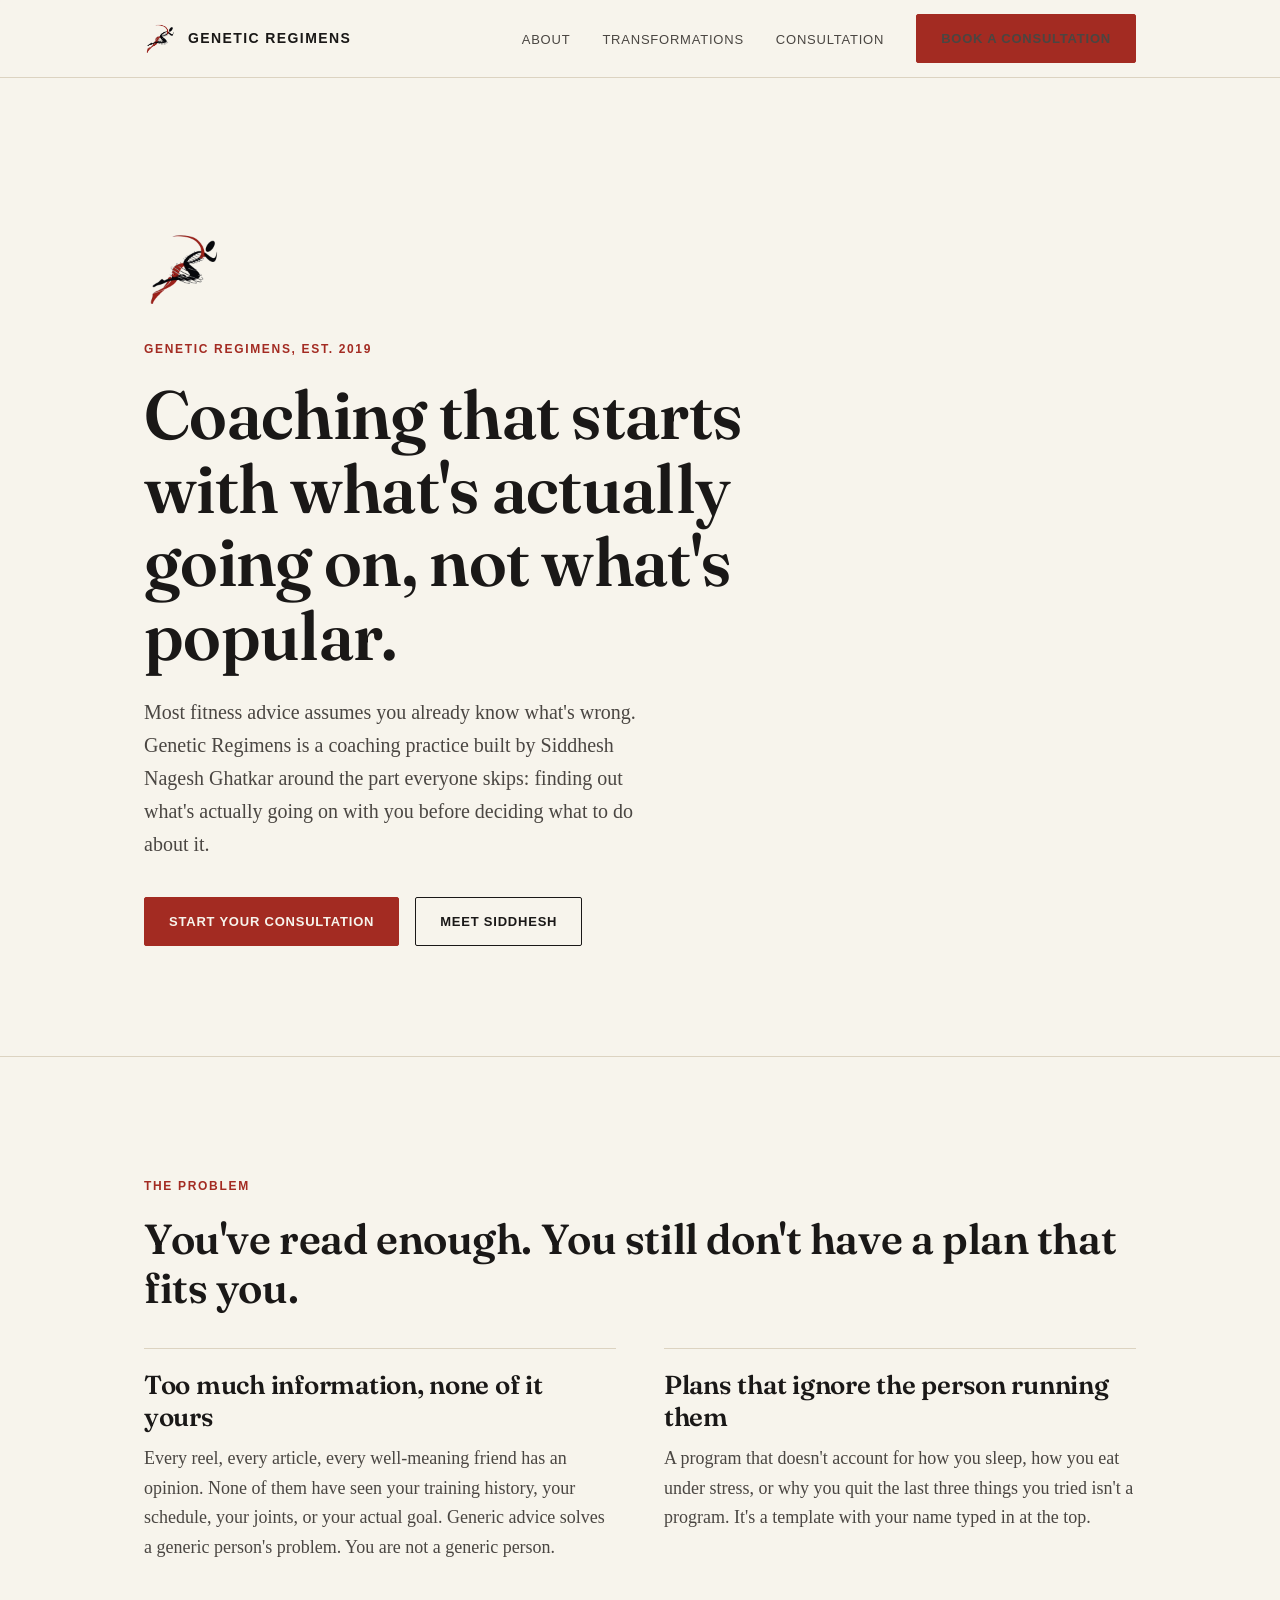
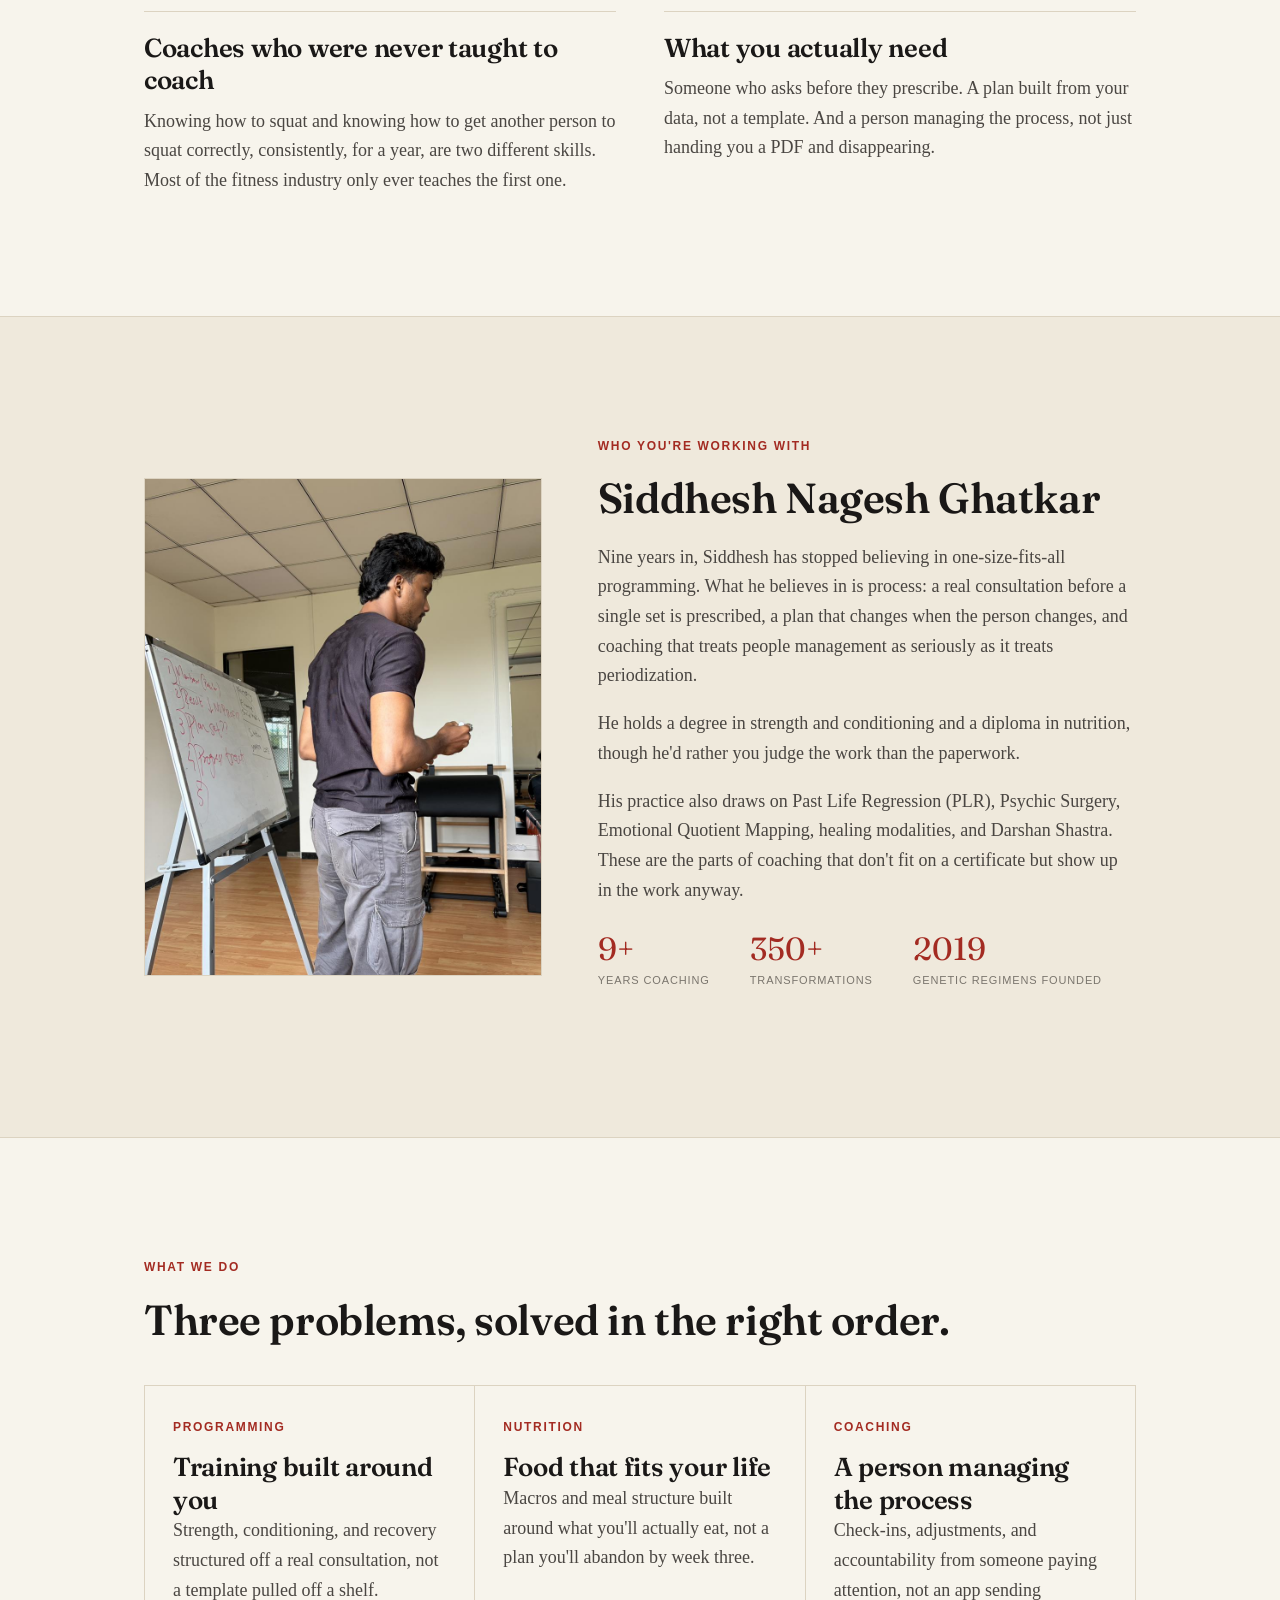
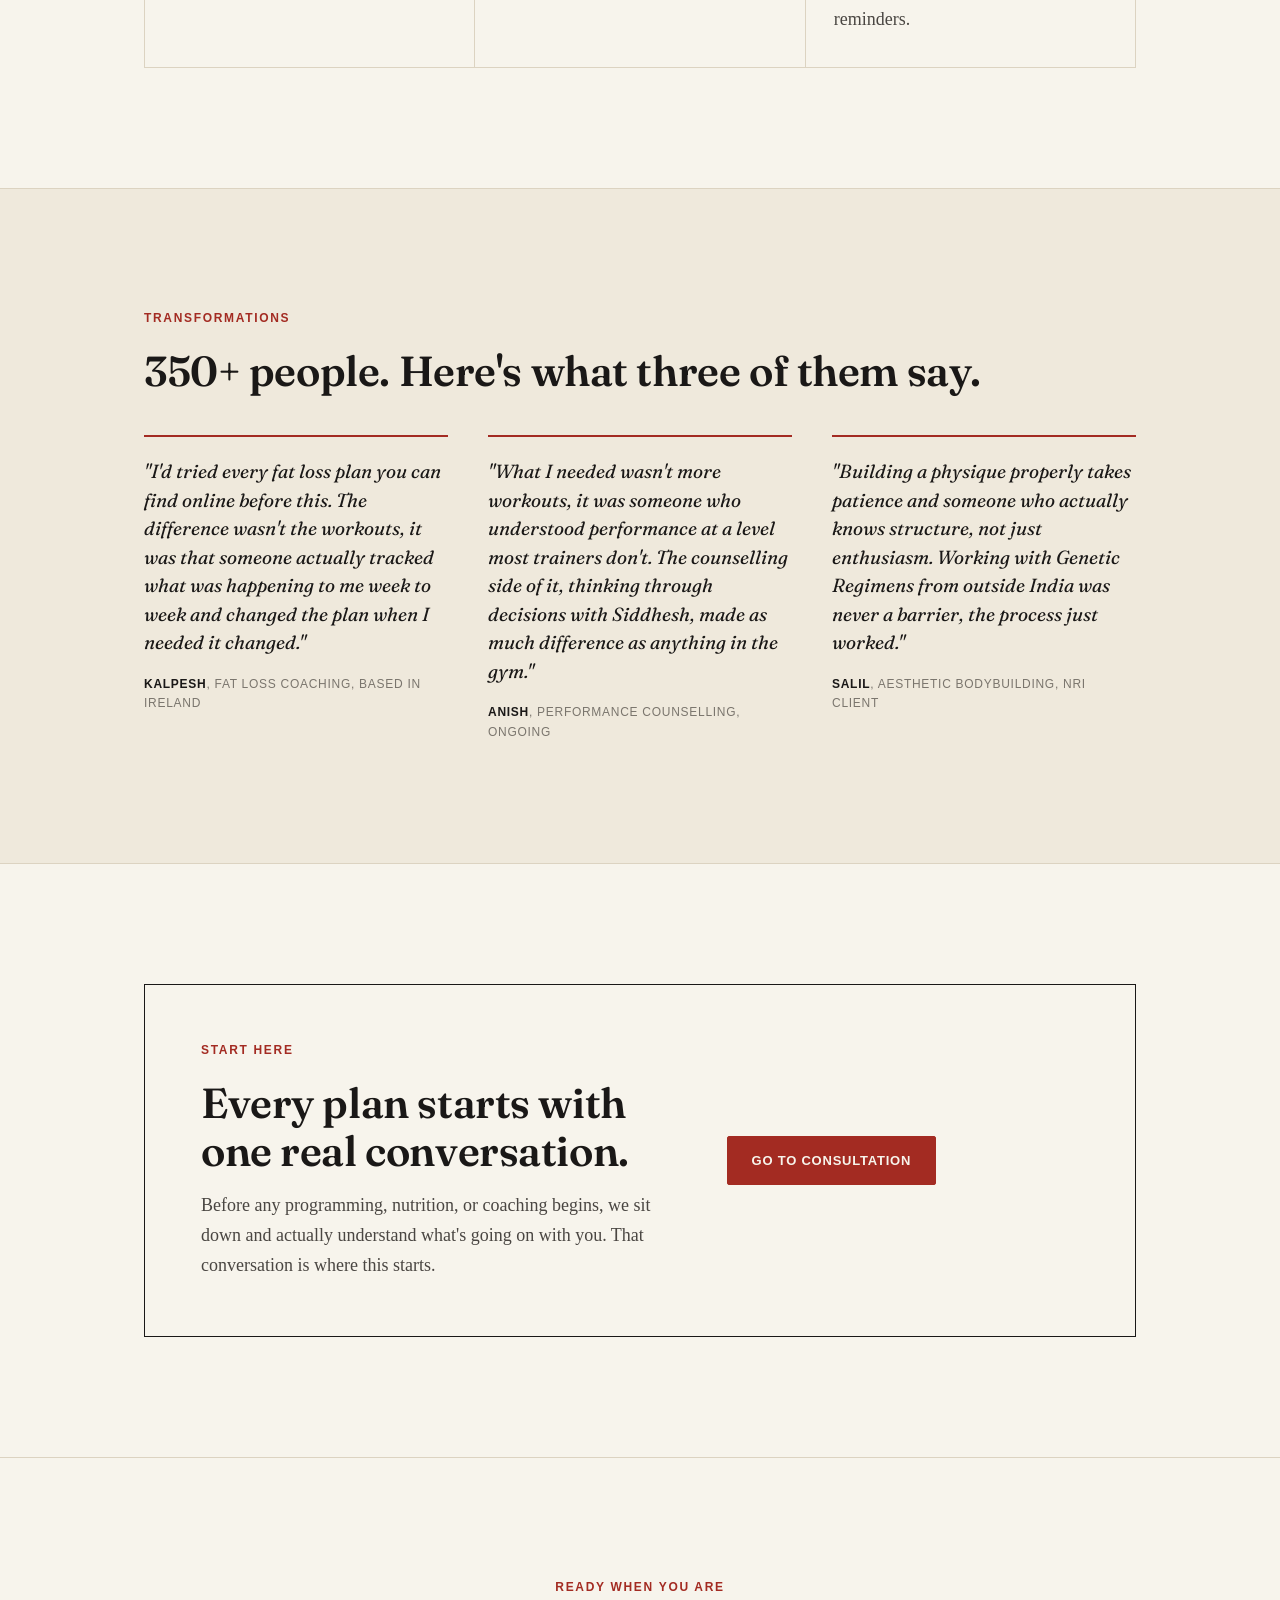
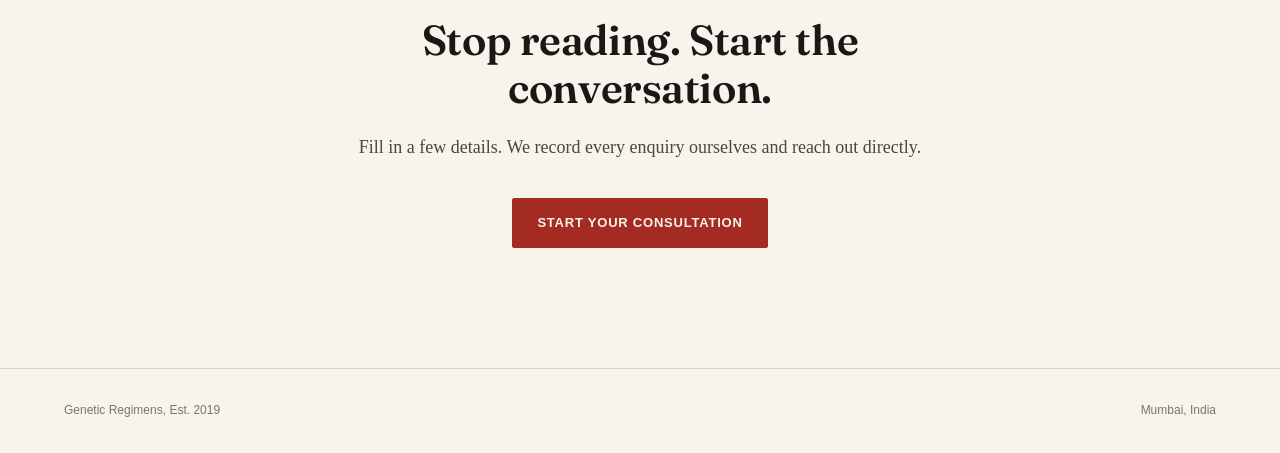
==== commit b4203439: "Remove WhatsApp handoff; consultation form now records enquiry only" ====
--- a/index.html
+++ b/index.html
@@ -39,7 +39,7 @@
       <li><a href="#about">About</a></li>
       <li><a href="#transformations">Transformations</a></li>
       <li><a href="consultations.html">Consultation</a></li>
-      <li><a class="btn btn-primary nav-cta-desktop" href="https://wa.me/918779418325?text=Hi%2C%20I%27d%20like%20to%20know%20more%20about%20Genetic%20Regimens" target="_blank" rel="noopener">WhatsApp Us</a></li>
+      <li><a class="btn btn-primary nav-cta-desktop js-consult-cta" href="#">Book a Consultation</a></li>
     </ul>
   </div>
 </nav>
@@ -51,7 +51,7 @@
   <h1 class="reveal">Coaching that starts with what's actually going on, not what's popular.</h1>
   <p class="hero-sub reveal">Most fitness advice assumes you already know what's wrong. Genetic Regimens is a coaching practice built by Siddhesh Nagesh Ghatkar around the part everyone skips: finding out what's actually going on with you before deciding what to do about it.</p>
   <div class="hero-actions reveal">
-    <a class="btn btn-primary" href="https://wa.me/918779418325?text=Hi%2C%20I%27d%20like%20to%20know%20more%20about%20Genetic%20Regimens" target="_blank" rel="noopener">Talk to us on WhatsApp</a>
+    <a class="btn btn-primary js-consult-cta" href="#">Start Your Consultation</a>
     <a class="btn btn-ghost" href="#about">Meet Siddhesh</a>
   </div>
 </header>
@@ -194,9 +194,9 @@
   <div class="wrap">
     <span class="label eyebrow reveal">Ready When You Are</span>
     <h2 class="reveal">Stop reading. Start the conversation.</h2>
-    <p class="hero-sub reveal">One message. No forms, no funnels. Just tell us what's going on.</p>
+    <p class="hero-sub reveal">Fill in a few details. We record every enquiry ourselves and reach out directly.</p>
     <div class="hero-actions reveal">
-      <a class="btn btn-primary" href="https://wa.me/918779418325?text=Hi%2C%20I%27d%20like%20to%20know%20more%20about%20Genetic%20Regimens" target="_blank" rel="noopener">Talk to us on WhatsApp</a>
+      <a class="btn btn-primary js-consult-cta" href="#">Start Your Consultation</a>
     </div>
   </div>
 </section>
@@ -207,7 +207,7 @@
 </footer>
 
 <div class="sticky-cta">
-  <a class="btn btn-primary" href="https://wa.me/918779418325?text=Hi%2C%20I%27d%20like%20to%20know%20more%20about%20Genetic%20Regimens" target="_blank" rel="noopener">Talk to us on WhatsApp</a>
+  <a class="btn btn-primary js-consult-cta" href="#">Start Your Consultation</a>
 </div>
 
 <script src="script.js"></script>
--- a/styles.css
+++ b/styles.css
@@ -307,6 +307,19 @@
   flex-wrap: wrap;
 }
 
+@media (max-width: 600px) {
+  .hero {
+    padding-top: 32px;
+    padding-bottom: 40px;
+  }
+  .hero-mark {
+    width: 52px;
+    height: 52px;
+    margin-bottom: 16px;
+  }
+  .hero .eyebrow { margin-bottom: 10px; }
+}
+
 /* ---------- Problem section ---------- */
 
 .problem-grid {
@@ -534,3 +547,111 @@
   font-size: 22px;
   color: var(--rust);
 }
+
+/* ---------- Consultation gate modal ---------- */
+
+.gr-modal-overlay {
+  position: fixed;
+  inset: 0;
+  z-index: 100;
+  background: rgba(26, 24, 23, 0.55);
+  display: flex;
+  align-items: center;
+  justify-content: center;
+  padding: 20px;
+  opacity: 0;
+  visibility: hidden;
+  transition: opacity 0.2s ease;
+}
+
+.gr-modal-overlay.open {
+  opacity: 1;
+  visibility: visible;
+}
+
+body.gr-modal-lock { overflow: hidden; }
+
+.gr-modal {
+  position: relative;
+  background: var(--paper);
+  border: 1px solid var(--ink);
+  max-width: 440px;
+  width: 100%;
+  max-height: 90vh;
+  overflow-y: auto;
+  padding: clamp(28px, 5vw, 40px);
+}
+
+.gr-modal h3 {
+  margin-top: 10px;
+  margin-bottom: 10px;
+  font-size: clamp(20px, 3vw, 24px);
+}
+
+.gr-modal-sub {
+  font-size: 15px;
+  margin-bottom: 24px;
+}
+
+.gr-modal-close {
+  position: absolute;
+  top: 14px;
+  right: 14px;
+  background: none;
+  border: none;
+  font-size: 26px;
+  line-height: 1;
+  color: var(--ink-soft);
+  cursor: pointer;
+  padding: 4px 8px;
+}
+
+.gr-modal-close:hover { color: var(--rust); }
+
+.gr-field { margin-bottom: 18px; }
+
+.gr-field label {
+  display: block;
+  font-family: var(--font-label);
+  font-size: 11px;
+  letter-spacing: 0.08em;
+  text-transform: uppercase;
+  color: var(--ink-faint);
+  margin-bottom: 8px;
+}
+
+.gr-field input {
+  width: 100%;
+  font-family: var(--font-body);
+  font-size: 16px;
+  color: var(--ink);
+  background: var(--paper);
+  border: none;
+  border-bottom: 1px solid var(--line);
+  padding: 8px 2px;
+  border-radius: 0;
+}
+
+.gr-field input:focus {
+  outline: none;
+  border-bottom-color: var(--rust);
+}
+
+.gr-modal-submit {
+  width: 100%;
+  justify-content: center;
+  margin-top: 8px;
+  border: none;
+  cursor: pointer;
+}
+
+.gr-modal-success .gr-modal-done {
+  width: 100%;
+  justify-content: center;
+  margin-top: 12px;
+  cursor: pointer;
+}
+
+@media (max-width: 480px) {
+  .gr-modal { padding: 28px 22px; }
+}
